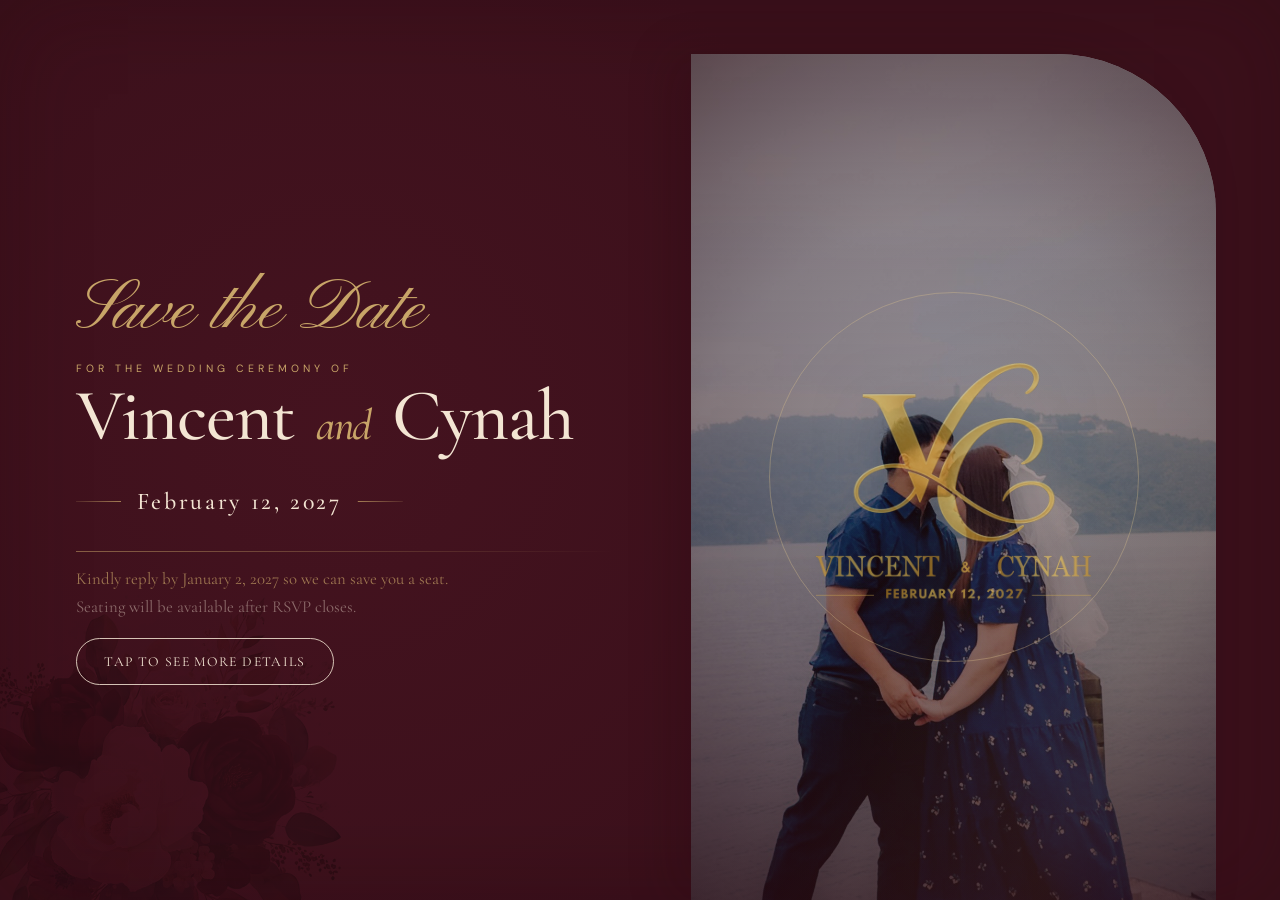
==== index.html @ d3d9d102 "Connect RSVP to current Google Form Co-authored-by: Cursor <cursoragent@cursor.com>" ====
<!DOCTYPE html>
<html lang="en">
  <head>
    <meta charset="UTF-8" />
    <meta name="viewport" content="width=device-width, initial-scale=1.0" />
    <meta name="description" content="Welcome — Vincent and Cynah wedding invitation." />
    <title>Welcome · Vincent & Cynah</title>
    <link rel="preconnect" href="https://fonts.googleapis.com" />
    <link rel="preconnect" href="https://fonts.gstatic.com" crossorigin />
    <link
      href="https://fonts.googleapis.com/css2?family=Cormorant+Garamond:ital,wght@0,400;0,500;0,600;1,400&family=DM+Sans:ital,opsz,wght@0,9..40,300;0,9..40,400;1,9..40,300&family=Great+Vibes&family=Pinyon+Script&display=swap"
      rel="stylesheet"
    />
    <link rel="stylesheet" href="css/rosas-welcome.css?v=32" />
  </head>
  <body class="rosas-welcome-page">
    <main class="rosas-editorial-welcome" id="welcome-screen">
      <img
        class="rosas-editorial-welcome__floral"
        id="welcome-envelope-flowers"
        src="images/welcome-flower.jpeg"
        alt=""
        aria-hidden="true"
      />
      <section class="rosas-editorial-welcome__content" aria-labelledby="welcome-title">
        <p class="rosas-editorial-welcome__save-date">Save the Date</p>
        <p class="rosas-editorial-welcome__eyebrow" id="welcome-headline">For the Wedding Ceremony of</p>
        <h1 class="rosas-editorial-welcome__title" id="welcome-title">
          <span id="welcome-couple-p1">Vincent</span>
          <span class="rosas-editorial-welcome__and">and</span>
          <span id="welcome-couple-p2">Cynah</span>
        </h1>
        <div class="rosas-editorial-welcome__details">
          <p id="welcome-date">February 12, 2027</p>
        </div>
        <div class="rosas-editorial-welcome__divider" aria-hidden="true"></div>
        <p class="rosas-editorial-welcome__rsvp" id="welcome-rsvp">
          Kindly reply by January 20, 2027.
        </p>
        <p class="rosas-editorial-welcome__seating">Seating will be available after RSVP closes.</p>
        <a class="rosas-editorial-welcome__button" id="welcome-enter" href="invitation.html">
          Tap to see more details
        </a>
      </section>
      <div class="rosas-editorial-welcome__photo" role="img" aria-label="Vincent and Cynah">
        <div class="rosas-editorial-welcome__monogram" aria-hidden="true">
          <img id="welcome-monogram" src="images/welcome-monogram-transparent.png" alt="" />
        </div>
      </div>
    </main>

    <script src="js/config.js?v=92"></script>
    <script src="js/welcome.js?v=25"></script>
  </body>
</html>
---- css/rosas-welcome.css ----
/* Original Rosas-style welcome cover for Vincent & Cynah. */

html,
body.rosas-welcome-page {
  min-height: 100%;
}

body.rosas-welcome-page {
  margin: 0;
  overflow-x: hidden;
  color: #f8eee8;
  background: #260c15;
}

.rosas-welcome {
  --rose-950: #260c15;
  --rose-900: #35101c;
  --rose-800: #541b2a;
  --gold: #c6a15a;
  --gold-soft: #e3c98d;
  --ivory: #f8eee8;
  position: relative;
  min-height: 100svh;
  display: grid;
  place-items: center;
  isolation: isolate;
  overflow: hidden;
  padding: clamp(1.25rem, 4vw, 3rem);
  text-align: center;
  background: var(--rose-950);
}

.rosas-welcome__background {
  position: absolute;
  inset: 0;
  z-index: -3;
  background: url("../images/hero-sun-moon-lake-final.jpg") center / cover no-repeat;
  transform: scale(1.04);
  animation: rosas-cover-drift 18s ease-in-out infinite alternate;
}

.rosas-welcome__background::after {
  content: "";
  position: absolute;
  inset: 0;
  background:
    radial-gradient(circle at 50% 42%, rgba(84, 27, 42, 0.28), rgba(38, 12, 21, 0.84) 70%),
    linear-gradient(180deg, rgba(38, 12, 21, 0.58), rgba(38, 12, 21, 0.9));
}

.rosas-welcome__card {
  position: relative;
  width: min(660px, 92vw);
  padding: clamp(2.5rem, 7vw, 5rem) clamp(1.25rem, 7vw, 4.5rem);
  border: 1px solid rgba(227, 201, 141, 0.5);
  outline: 1px solid rgba(227, 201, 141, 0.14);
  outline-offset: 0.6rem;
  background:
    linear-gradient(145deg, rgba(38, 12, 21, 0.74), rgba(84, 27, 42, 0.52));
  box-shadow: 0 30px 90px rgba(18, 4, 8, 0.48);
  backdrop-filter: blur(5px);
  opacity: 0;
  transform: translateY(1rem) scale(0.985);
  transition:
    opacity 1.1s cubic-bezier(0.22, 0.61, 0.36, 1),
    transform 1.1s cubic-bezier(0.22, 0.61, 0.36, 1);
}

.rosas-welcome.is-ready .rosas-welcome__card {
  opacity: 1;
  transform: none;
}

.rosas-welcome__monogram {
  width: 4.5rem;
  height: 4.5rem;
  margin: 0 auto 1.5rem;
  display: grid;
  place-items: center;
  border: 1px solid var(--gold);
  border-radius: 50%;
  font-family: "Cormorant Garamond", Georgia, serif;
  font-size: 1rem;
  letter-spacing: 0.12em;
  text-indent: 0.12em;
  color: var(--gold-soft);
  box-shadow:
    inset 0 0 0 0.35rem rgba(198, 161, 90, 0.05),
    0 0 0 1px rgba(227, 201, 141, 0.08);
}

.rosas-welcome__eyebrow,
.rosas-welcome__families,
.rosas-welcome__date,
.rosas-welcome__venue {
  margin: 0;
}

.rosas-welcome__eyebrow {
  font-family: "DM Sans", system-ui, sans-serif;
  font-size: 0.65rem;
  letter-spacing: 0.38em;
  text-indent: 0.38em;
  text-transform: uppercase;
  color: var(--gold-soft);
}

.rosas-welcome__families {
  margin-top: 1.2rem;
  font-family: "Cormorant Garamond", Georgia, serif;
  font-size: clamp(1rem, 2.7vw, 1.3rem);
  font-style: italic;
  color: rgba(248, 238, 232, 0.72);
}

.rosas-welcome__names {
  display: flex;
  align-items: baseline;
  justify-content: center;
  flex-wrap: wrap;
  gap: 0 0.18em;
  margin: 1.1rem 0;
  font-family: "Cormorant Garamond", Georgia, serif;
  font-size: clamp(3.1rem, 10vw, 5.8rem);
  font-weight: 400;
  line-height: 0.9;
  color: var(--ivory);
  text-shadow: 0 4px 30px rgba(18, 4, 8, 0.45);
}

.rosas-welcome__and {
  font-size: 0.52em;
  font-style: italic;
  color: var(--gold-soft);
}

.rosas-welcome__date {
  font-family: "Cormorant Garamond", Georgia, serif;
  font-size: clamp(1.05rem, 3vw, 1.35rem);
  color: var(--gold-soft);
}

.rosas-welcome__venue {
  margin-top: 0.35rem;
  font-family: "DM Sans", system-ui, sans-serif;
  font-size: clamp(0.65rem, 1.8vw, 0.78rem);
  letter-spacing: 0.1em;
  color: rgba(248, 238, 232, 0.62);
}

.rosas-welcome__divider {
  width: min(13rem, 48vw);
  height: 1px;
  margin: 1.8rem auto;
  background: linear-gradient(90deg, transparent, var(--gold), transparent);
}

.rosas-welcome__button {
  min-width: 12rem;
  display: inline-block;
  padding: 0.95rem 1.6rem;
  border: 1px solid var(--gold);
  color: var(--rose-950);
  background: linear-gradient(135deg, var(--gold-soft), var(--gold));
  font-family: "DM Sans", system-ui, sans-serif;
  font-size: 0.68rem;
  font-weight: 400;
  letter-spacing: 0.2em;
  text-indent: 0.2em;
  text-transform: uppercase;
  text-decoration: none;
  box-shadow: 0 12px 35px rgba(18, 4, 8, 0.28);
  transition:
    transform 0.25s ease,
    box-shadow 0.25s ease,
    filter 0.25s ease;
}

.rosas-welcome__button:hover,
.rosas-welcome__button:focus-visible {
  transform: translateY(-2px);
  filter: brightness(1.06);
  box-shadow: 0 16px 40px rgba(18, 4, 8, 0.38);
  outline: 1px solid rgba(227, 201, 141, 0.7);
  outline-offset: 4px;
}

.rosas-welcome__hint {
  margin: 0.9rem 0 0;
  font-family: "Cormorant Garamond", Georgia, serif;
  font-size: 0.9rem;
  font-style: italic;
  color: rgba(248, 238, 232, 0.52);
}

@keyframes rosas-cover-drift {
  from {
    transform: scale(1.04);
  }
  to {
    transform: scale(1.09) translate3d(-0.5%, -0.5%, 0);
  }
}

@media (max-width: 520px) {
  .rosas-welcome {
    padding: 1.25rem;
  }

  .rosas-welcome__card {
    padding: 2.25rem 1rem;
    outline-offset: 0.35rem;
  }

  .rosas-welcome__monogram {
    width: 3.8rem;
    height: 3.8rem;
    margin-bottom: 1.1rem;
  }

  .rosas-welcome__names {
    font-size: clamp(2.7rem, 15vw, 4.2rem);
  }
}

@media (prefers-reduced-motion: reduce) {
  .rosas-welcome__background {
    animation: none;
    transform: none;
  }

  .rosas-welcome__card {
    opacity: 1;
    transform: none;
    transition: none;
  }
}

/* Editorial split cover */
.rosas-editorial-welcome {
  --editorial-rose: #3b101b;
  --editorial-rose-deep: #260811;
  --editorial-ivory: #f3e5d3;
  --editorial-gold: #c8a568;
  position: relative;
  min-height: 100svh;
  display: grid;
  grid-template-columns: minmax(0, 1.08fr) minmax(360px, 0.92fr);
  align-items: stretch;
  overflow: hidden;
  color: var(--editorial-ivory);
  background:
    radial-gradient(circle at 26% 48%, rgba(112, 32, 50, 0.18), transparent 35rem),
    var(--editorial-rose);
  transition: opacity 0.7s ease;
}

.rosas-editorial-welcome::after {
  content: "";
  position: absolute;
  inset: 0;
  pointer-events: none;
  box-shadow: inset 0 0 90px rgba(34, 8, 12, 0.25);
}

.rosas-editorial-welcome__floral {
  position: absolute;
  z-index: 0;
  left: clamp(-7rem, -5vw, -2rem);
  bottom: clamp(-10rem, -9vw, -5rem);
  width: clamp(22rem, 34vw, 36rem);
  height: auto;
  pointer-events: none;
  user-select: none;
  opacity: 0.34;
  mix-blend-mode: multiply;
  clip-path: inset(0 0 23% 0);
  transform-origin: 32% 75%;
  animation: welcome-floral-sway 9s ease-in-out infinite alternate;
}

.rosas-editorial-welcome__content {
  position: relative;
  z-index: 3;
  width: min(38rem, 78%);
  align-self: center;
  justify-self: center;
  padding: 7rem 0 3rem;
  opacity: 0;
  transform: translateY(1rem);
  transition:
    opacity 1s cubic-bezier(0.22, 0.61, 0.36, 1) 0.12s,
    transform 1s cubic-bezier(0.22, 0.61, 0.36, 1) 0.12s;
}

.rosas-editorial-welcome.is-ready .rosas-editorial-welcome__content {
  opacity: 1;
  transform: none;
}

.rosas-editorial-welcome__save-date {
  margin: 0 0 0.35rem;
  font-family: "Pinyon Script", "Great Vibes", cursive;
  font-size: clamp(3.2rem, 5.6vw, 5.2rem);
  font-weight: 400;
  line-height: 0.9;
  color: var(--editorial-gold);
}

.rosas-editorial-welcome__eyebrow {
  margin: 1.15rem 0 0.75rem;
  font-family: "DM Sans", system-ui, sans-serif;
  font-size: 0.66rem;
  letter-spacing: 0.38em;
  text-transform: uppercase;
  color: var(--editorial-gold);
}

.rosas-editorial-welcome__title {
  margin: 0;
  font-family: "Cormorant Garamond", Georgia, serif;
  font-size: clamp(3.6rem, 5.7vw, 5.8rem);
  font-weight: 500;
  line-height: 0.82;
  letter-spacing: -0.015em;
  color: var(--editorial-ivory);
}

.rosas-editorial-welcome__title > span {
  display: inline;
}

.rosas-editorial-welcome__and {
  padding: 0 0.1em;
  font-size: 0.6em;
  font-style: italic;
  color: var(--editorial-gold);
}

.rosas-editorial-welcome__title small {
  display: block;
  margin-top: 0.22em;
  font: inherit;
  letter-spacing: 0;
}

.rosas-editorial-welcome__invite {
  margin: clamp(2rem, 5vh, 3.2rem) 0 1.65rem;
  font-family: "Cormorant Garamond", Georgia, serif;
  font-size: clamp(1.4rem, 2.5vw, 1.8rem);
  font-style: italic;
  color: var(--editorial-ivory);
}

.rosas-editorial-welcome__details {
  margin-top: clamp(1.75rem, 4vh, 2.75rem);
  font-family: "Cormorant Garamond", Georgia, serif;
  font-size: 1rem;
  line-height: 1.55;
  color: rgba(243, 229, 211, 0.9);
}

.rosas-editorial-welcome__details p {
  margin: 0;
}

#welcome-date {
  display: inline-flex;
  align-items: center;
  gap: clamp(0.65rem, 1.5vw, 1rem);
  margin-bottom: 0.2rem;
  font-size: clamp(1.2rem, 2vw, 1.5rem);
  font-weight: 500;
  font-style: normal;
  letter-spacing: 0.11em;
  color: var(--editorial-ivory);
}

#welcome-date::before,
#welcome-date::after {
  content: "";
  width: clamp(1.75rem, 3.5vw, 3rem);
  height: 1px;
  background: linear-gradient(90deg, rgba(200, 165, 104, 0.15), rgba(200, 165, 104, 0.72));
}

#welcome-date::after {
  transform: scaleX(-1);
}

.rosas-editorial-welcome__reception-line {
  white-space: nowrap;
  font-size: clamp(0.72rem, 1.2vw, 0.9rem);
}

.rosas-editorial-welcome__divider {
  width: 100%;
  height: 1px;
  margin: 1.7rem 0 1rem;
  background: linear-gradient(90deg, rgba(200, 165, 104, 0.52), transparent);
}

.rosas-editorial-welcome__rsvp,
.rosas-editorial-welcome__seating {
  margin: 0;
  font-family: "Cormorant Garamond", Georgia, serif;
  font-size: 1.05rem;
  color: rgba(200, 165, 104, 0.68);
}

.rosas-editorial-welcome__seating {
  margin-top: 0.45rem;
  color: rgba(243, 229, 211, 0.42);
}

.rosas-editorial-welcome__button {
  display: inline-block;
  min-width: 12rem;
  margin-top: 1.35rem;
  padding: 0.85rem 1.7rem;
  border: 1px solid rgba(243, 229, 211, 0.84);
  border-radius: 999px;
  font-family: "Cormorant Garamond", Georgia, serif;
  font-size: 0.86rem;
  letter-spacing: 0.1em;
  text-align: center;
  text-transform: uppercase;
  text-decoration: none;
  color: var(--editorial-ivory);
  background: transparent;
  transition:
    color 0.25s ease,
    background 0.25s ease,
    transform 0.25s ease;
}

.rosas-editorial-welcome__button:hover,
.rosas-editorial-welcome__button:focus-visible {
  color: var(--editorial-rose-deep);
  background: var(--editorial-ivory);
  transform: translateY(-2px);
  outline: none;
}

.welcome-page-leaving .rosas-editorial-welcome {
  opacity: 0;
}

.welcome-page-leaving .rosas-editorial-welcome__button {
  pointer-events: none;
}

.rosas-editorial-welcome__photo {
  position: relative;
  z-index: 1;
  align-self: stretch;
  display: grid;
  place-items: center;
  margin: clamp(2rem, 6vh, 4.5rem) clamp(2rem, 5vw, 5rem) 0 0;
  min-height: calc(100svh - clamp(2rem, 6vh, 4.5rem));
  border-radius: 0 10rem 0 0;
  overflow: hidden;
  background: #260811;
  box-shadow: -20px 0 45px rgba(34, 8, 12, 0.18);
  opacity: 0;
  transform: translateX(1.5rem);
  transition:
    opacity 1.1s cubic-bezier(0.22, 0.61, 0.36, 1) 0.2s,
    transform 1.1s cubic-bezier(0.22, 0.61, 0.36, 1) 0.2s;
}

.rosas-editorial-welcome__photo::before {
  content: "";
  position: absolute;
  inset: -3%;
  background:
    linear-gradient(180deg, rgba(38, 8, 17, 0.25), rgba(38, 8, 17, 0.58)),
    url("../images/hero-sun-moon-lake-final.jpg") 58% center / cover no-repeat;
  animation: welcome-photo-drift 14s ease-in-out infinite alternate;
}

.rosas-editorial-welcome__photo::after {
  content: "";
  position: absolute;
  inset: 0;
  background:
    radial-gradient(circle at 50% 50%, transparent 0 18%, rgba(38, 8, 17, 0.16) 52%, rgba(38, 8, 17, 0.6) 100%),
    linear-gradient(115deg, transparent 25%, rgba(227, 201, 141, 0.12) 48%, transparent 66%);
  background-size: 100% 100%, 220% 100%;
  animation: welcome-gold-sheen 7s ease-in-out infinite;
}

.rosas-editorial-welcome.is-ready .rosas-editorial-welcome__photo {
  opacity: 1;
  transform: none;
}

.rosas-editorial-welcome__monogram {
  position: relative;
  z-index: 2;
  align-self: center;
  justify-self: center;
  margin: 0;
  opacity: 0.56;
  width: clamp(15rem, 29vw, 23rem);
  aspect-ratio: 1;
  overflow: hidden;
  border: 1px solid rgba(227, 201, 141, 0.58);
  border-radius: 50%;
  filter: drop-shadow(0 18px 34px rgba(20, 3, 8, 0.38));
  animation: welcome-monogram-float 5s ease-in-out infinite;
}

.rosas-editorial-welcome__monogram > img {
  display: block;
  width: 100%;
  height: 100%;
  object-fit: contain;
  border-radius: 50%;
  animation: welcome-monogram-lettering 4s ease-in-out infinite;
}

.rosas-editorial-welcome__monogram-ring {
  position: absolute;
  inset: 0.65rem;
  border: 1px solid rgba(227, 201, 141, 0.24);
  border-radius: 50%;
  animation: welcome-monogram-spin 28s linear infinite;
}

.rosas-editorial-welcome__monogram-ring::before,
.rosas-editorial-welcome__monogram-ring::after {
  content: "✦";
  position: absolute;
  left: 50%;
  color: #e3c98d;
  font-size: 0.7rem;
  transform: translateX(-50%);
}

.rosas-editorial-welcome__monogram-ring::before {
  top: -0.42rem;
}

.rosas-editorial-welcome__monogram-ring::after {
  bottom: -0.42rem;
}

.rosas-editorial-welcome__initials {
  margin: -0.2rem 0 0;
  display: flex;
  align-items: baseline;
  justify-content: center;
  gap: 0;
  font-family: "Cormorant Garamond", Georgia, serif;
  font-size: clamp(4.1rem, 9vw, 6.4rem);
  font-weight: 500;
  line-height: 1;
  letter-spacing: 0.025em;
  color: #f3e5d3;
  text-shadow: 0 3px 18px rgba(20, 3, 8, 0.42);
}

.rosas-editorial-welcome__initials i {
  position: relative;
  z-index: 1;
  margin: 0 0.04em;
  font-family: "Cormorant Garamond", Georgia, serif;
  font-size: 0.46em;
  font-weight: 400;
  font-style: italic;
  line-height: 1;
  color: #e3c98d;
  transform: translateY(-0.04em);
  text-shadow: none;
}

.rosas-editorial-welcome__monogram-date {
  position: absolute;
  bottom: 20%;
  margin: 0;
  font-family: "DM Sans", system-ui, sans-serif;
  font-size: clamp(0.55rem, 1.2vw, 0.7rem);
  letter-spacing: 0.32em;
  text-indent: 0.32em;
  color: #e3c98d;
}

@keyframes welcome-photo-drift {
  from {
    transform: scale(1.02) translate3d(-0.5%, 0, 0);
  }
  to {
    transform: scale(1.1) translate3d(1%, -1%, 0);
  }
}

@keyframes welcome-gold-sheen {
  0%,
  25% {
    background-position: center, 120% center;
  }
  75%,
  100% {
    background-position: center, -120% center;
  }
}

@keyframes welcome-monogram-float {
  0%,
  100% {
    transform: translate3d(0, 0, 0) rotate(-0.4deg) scale(1);
  }
  50% {
    transform: translate3d(0.35rem, -0.7rem, 0) rotate(0.5deg) scale(1.02);
  }
}

@keyframes welcome-monogram-lettering {
  0%,
  100% {
    transform: translateY(0) scale(1);
    filter: brightness(0.94);
  }
  50% {
    transform: translateY(-0.28rem) scale(1.025);
    filter: brightness(1.12);
  }
}

@keyframes welcome-floral-sway {
  from {
    transform: rotate(-1.2deg) translate3d(0, 0.3rem, 0);
  }
  to {
    transform: rotate(1.2deg) translate3d(0.4rem, -0.35rem, 0);
  }
}

@keyframes welcome-monogram-spin {
  to {
    transform: rotate(360deg);
  }
}

@media (max-width: 900px) {
  .rosas-editorial-welcome {
    grid-template-columns: 1fr;
    grid-template-rows: auto minmax(18rem, 42svh);
  }

  .rosas-editorial-welcome__content {
    width: min(34rem, 82vw);
    padding: 8rem 0 3rem;
  }

  .rosas-editorial-welcome__photo {
    grid-row: 2;
    min-height: 26rem;
    margin: 0 clamp(1rem, 5vw, 3rem);
    border-radius: 0 7rem 0 0;
  }

  .rosas-editorial-welcome__photo::before {
    background-position: center;
  }

  .rosas-editorial-welcome__floral {
    left: -8rem;
    bottom: auto;
    top: 18rem;
    width: 26rem;
    opacity: 0.24;
  }
}

@media (max-width: 520px) {
  .rosas-editorial-welcome__content {
    width: min(86vw, 30rem);
    padding-top: 6.5rem;
  }

  .rosas-editorial-welcome__title {
    font-size: clamp(2.8rem, 14vw, 4rem);
    line-height: 0.9;
  }

  .rosas-editorial-welcome__title > span {
    display: inline;
  }

  .rosas-editorial-welcome__photo {
    min-height: 21rem;
    border-radius: 0 5rem 0 0;
  }

  .rosas-editorial-welcome__monogram {
    width: clamp(14rem, 68vw, 18rem);
  }
}

@media (prefers-reduced-motion: reduce) {
  .rosas-editorial-welcome__content,
  .rosas-editorial-welcome__photo {
    opacity: 1;
    transform: none;
    transition: none;
  }

  .rosas-editorial-welcome {
    transition: none;
  }

  .rosas-editorial-welcome__photo::before,
  .rosas-editorial-welcome__photo::after,
  .rosas-editorial-welcome__floral,
  .rosas-editorial-welcome__monogram,
  .rosas-editorial-welcome__monogram > img,
  .rosas-editorial-welcome__monogram-ring {
    animation: none;
  }
}
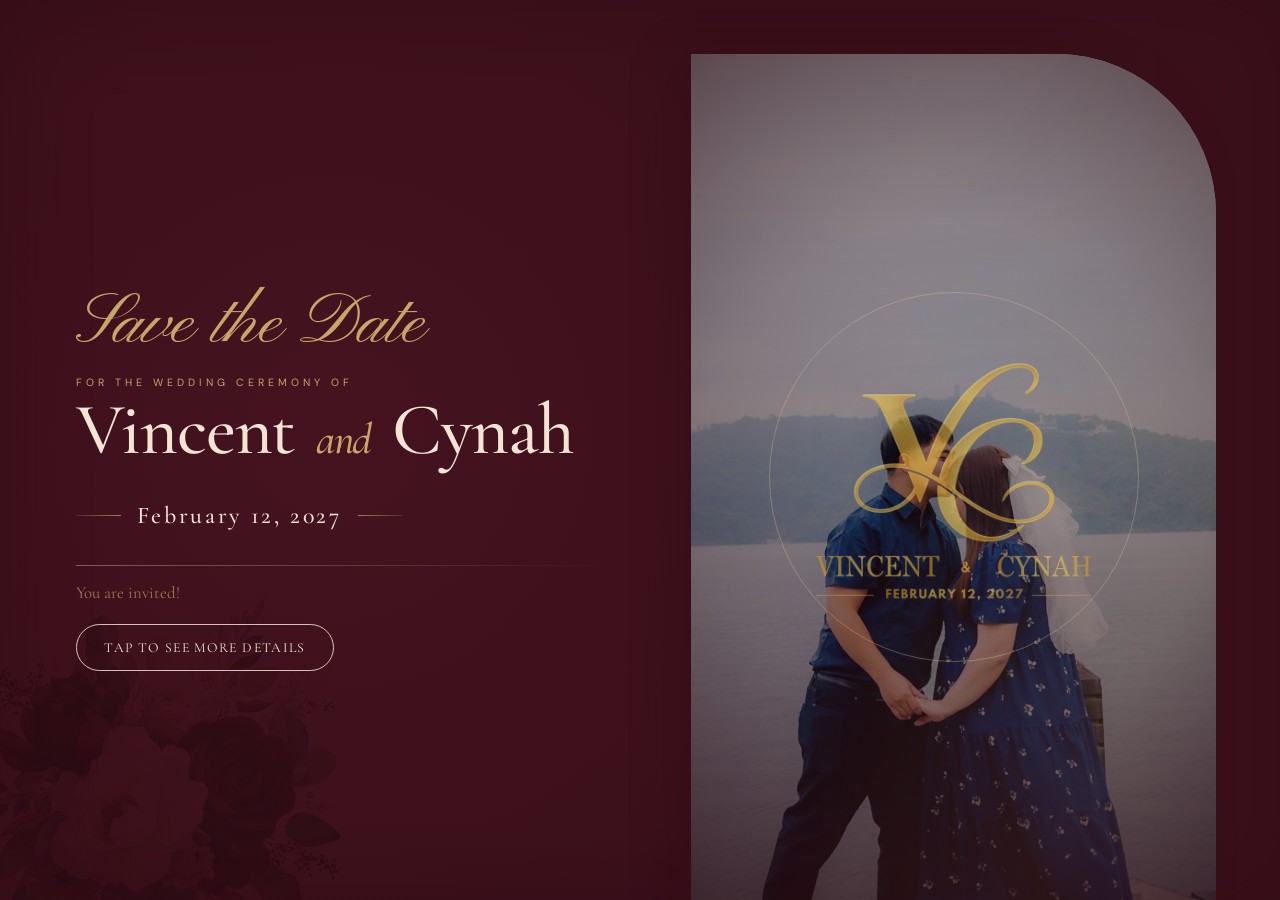
==== commit 066bc790: "Update welcome invitation message Co-authored-by: Cursor <cursoragent@cursor.com>" ====
--- a/index.html
+++ b/index.html
@@ -35,9 +35,8 @@
         </div>
         <div class="rosas-editorial-welcome__divider" aria-hidden="true"></div>
         <p class="rosas-editorial-welcome__rsvp" id="welcome-rsvp">
-          Kindly reply by January 20, 2027.
+          You are invited!
         </p>
-        <p class="rosas-editorial-welcome__seating">Seating will be available after RSVP closes.</p>
         <a class="rosas-editorial-welcome__button" id="welcome-enter" href="invitation.html">
           Tap to see more details
         </a>
@@ -49,7 +48,7 @@
       </div>
     </main>
 
-    <script src="js/config.js?v=92"></script>
-    <script src="js/welcome.js?v=25"></script>
+    <script src="js/config.js?v=93"></script>
+    <script src="js/welcome.js?v=26"></script>
   </body>
 </html>
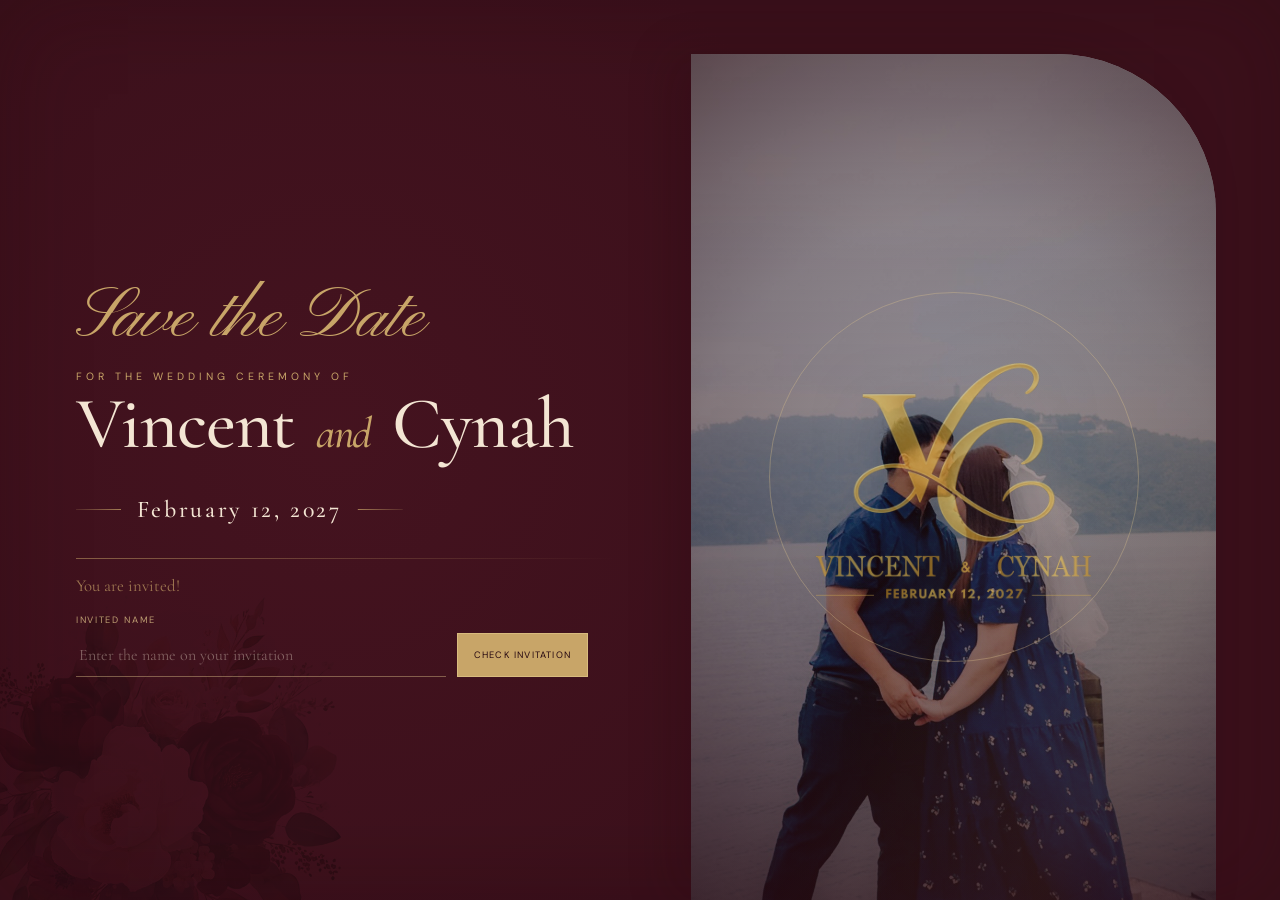
==== commit e52ce6f7: "Add guest verification and seat-aware RSVP flow Co-authored-by: Cursor <cursoragent@cursor.com>" ====
--- a/index.html
+++ b/index.html
@@ -11,7 +11,7 @@
       href="https://fonts.googleapis.com/css2?family=Cormorant+Garamond:ital,wght@0,400;0,500;0,600;1,400&family=DM+Sans:ital,opsz,wght@0,9..40,300;0,9..40,400;1,9..40,300&family=Great+Vibes&family=Pinyon+Script&display=swap"
       rel="stylesheet"
     />
-    <link rel="stylesheet" href="css/rosas-welcome.css?v=32" />
+    <link rel="stylesheet" href="css/rosas-welcome.css?v=34" />
   </head>
   <body class="rosas-welcome-page">
     <main class="rosas-editorial-welcome" id="welcome-screen">
@@ -37,7 +37,22 @@
         <p class="rosas-editorial-welcome__rsvp" id="welcome-rsvp">
           You are invited!
         </p>
-        <a class="rosas-editorial-welcome__button" id="welcome-enter" href="invitation.html">
+        <form class="welcome-guest-lookup" id="welcome-guest-lookup">
+          <label for="welcome-guest-name">Invited name</label>
+          <div class="welcome-guest-lookup__controls">
+            <input
+              id="welcome-guest-name"
+              name="guestName"
+              type="search"
+              autocomplete="name"
+              placeholder="Enter the name on your invitation"
+              required
+            />
+            <button type="submit">Check invitation</button>
+          </div>
+        </form>
+        <p class="welcome-guest-result" id="welcome-guest-result" role="status" aria-live="polite" hidden></p>
+        <a class="rosas-editorial-welcome__button" id="welcome-enter" href="invitation.html" hidden>
           Tap to see more details
         </a>
       </section>
@@ -48,7 +63,7 @@
       </div>
     </main>
 
-    <script src="js/config.js?v=93"></script>
-    <script src="js/welcome.js?v=26"></script>
+    <script src="js/config.js?v=97"></script>
+    <script src="js/welcome.js?v=27"></script>
   </body>
 </html>
--- a/css/rosas-welcome.css
+++ b/css/rosas-welcome.css
@@ -413,6 +413,75 @@
   color: rgba(243, 229, 211, 0.42);
 }
 
+.welcome-guest-lookup {
+  width: min(32rem, 100%);
+  margin-top: 1.15rem;
+}
+
+.welcome-guest-lookup label {
+  display: block;
+  margin-bottom: 0.42rem;
+  font-family: "DM Sans", system-ui, sans-serif;
+  font-size: 0.58rem;
+  letter-spacing: 0.18em;
+  text-transform: uppercase;
+  color: rgba(227, 201, 141, 0.76);
+}
+
+.welcome-guest-lookup__controls {
+  display: grid;
+  grid-template-columns: minmax(0, 1fr) auto;
+  gap: 0.65rem;
+}
+
+.welcome-guest-lookup input {
+  min-width: 0;
+  padding: 0.72rem 0.2rem;
+  border: 0;
+  border-bottom: 1px solid rgba(227, 201, 141, 0.42);
+  border-radius: 0;
+  font: 1rem "Cormorant Garamond", Georgia, serif;
+  color: var(--editorial-ivory);
+  background: transparent;
+}
+
+.welcome-guest-lookup input::placeholder {
+  color: rgba(243, 229, 211, 0.38);
+}
+
+.welcome-guest-lookup input:focus {
+  outline: 0;
+  border-color: var(--editorial-gold);
+}
+
+.welcome-guest-lookup button {
+  padding: 0.7rem 1rem;
+  border: 1px solid rgba(227, 201, 141, 0.62);
+  font-family: "DM Sans", system-ui, sans-serif;
+  font-size: 0.58rem;
+  letter-spacing: 0.13em;
+  text-transform: uppercase;
+  color: var(--editorial-rose-deep);
+  background: var(--editorial-gold);
+  cursor: pointer;
+}
+
+.welcome-guest-lookup button:disabled {
+  cursor: wait;
+  opacity: 0.68;
+}
+
+.welcome-guest-result {
+  margin: 1rem 0 0;
+  font-family: "Cormorant Garamond", Georgia, serif;
+  font-size: 1.05rem;
+  color: var(--editorial-gold);
+}
+
+.welcome-guest-result.is-found {
+  color: var(--editorial-ivory);
+}
+
 .rosas-editorial-welcome__button {
   display: inline-block;
   min-width: 12rem;
@@ -432,6 +501,10 @@
     color 0.25s ease,
     background 0.25s ease,
     transform 0.25s ease;
+}
+
+.rosas-editorial-welcome__button[hidden] {
+  display: none;
 }
 
 .rosas-editorial-welcome__button:hover,
@@ -652,6 +725,13 @@
   .rosas-editorial-welcome__content {
     width: min(34rem, 82vw);
     padding: 8rem 0 3rem;
+    text-align: center;
+  }
+
+  .rosas-editorial-welcome__divider {
+    width: min(22rem, 100%);
+    margin-inline: auto;
+    background: linear-gradient(90deg, transparent, rgba(200, 165, 104, 0.65), transparent);
   }
 
   .rosas-editorial-welcome__photo {
@@ -696,6 +776,10 @@
 
   .rosas-editorial-welcome__monogram {
     width: clamp(14rem, 68vw, 18rem);
+  }
+
+  .welcome-guest-lookup__controls {
+    grid-template-columns: 1fr;
   }
 }
 
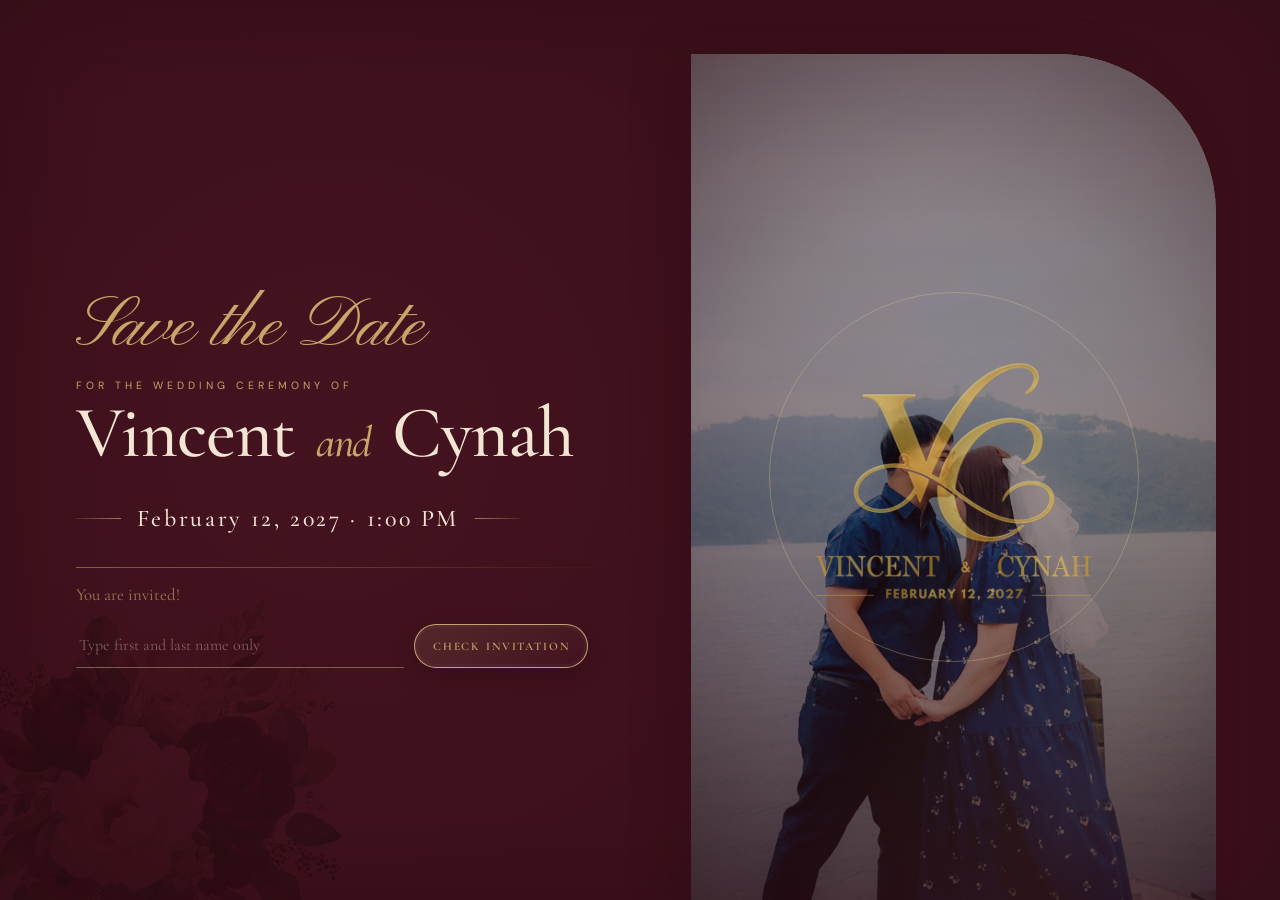
==== commit 1c6e53e4: "Refine welcome verification experience Co-authored-by: Cursor <cursoragent@cursor.com>" ====
--- a/index.html
+++ b/index.html
@@ -11,7 +11,7 @@
       href="https://fonts.googleapis.com/css2?family=Cormorant+Garamond:ital,wght@0,400;0,500;0,600;1,400&family=DM+Sans:ital,opsz,wght@0,9..40,300;0,9..40,400;1,9..40,300&family=Great+Vibes&family=Pinyon+Script&display=swap"
       rel="stylesheet"
     />
-    <link rel="stylesheet" href="css/rosas-welcome.css?v=34" />
+    <link rel="stylesheet" href="css/rosas-welcome.css?v=37" />
   </head>
   <body class="rosas-welcome-page">
     <main class="rosas-editorial-welcome" id="welcome-screen">
@@ -31,21 +31,21 @@
           <span id="welcome-couple-p2">Cynah</span>
         </h1>
         <div class="rosas-editorial-welcome__details">
-          <p id="welcome-date">February 12, 2027</p>
+          <p id="welcome-date">February 12, 2027 · 1:00 PM</p>
         </div>
         <div class="rosas-editorial-welcome__divider" aria-hidden="true"></div>
         <p class="rosas-editorial-welcome__rsvp" id="welcome-rsvp">
           You are invited!
         </p>
         <form class="welcome-guest-lookup" id="welcome-guest-lookup">
-          <label for="welcome-guest-name">Invited name</label>
           <div class="welcome-guest-lookup__controls">
             <input
               id="welcome-guest-name"
               name="guestName"
               type="search"
               autocomplete="name"
-              placeholder="Enter the name on your invitation"
+              placeholder="Type first and last name only"
+              aria-label="Type first and last name only"
               required
             />
             <button type="submit">Check invitation</button>
@@ -63,7 +63,7 @@
       </div>
     </main>
 
-    <script src="js/config.js?v=97"></script>
-    <script src="js/welcome.js?v=27"></script>
+    <script src="js/config.js?v=98"></script>
+    <script src="js/welcome.js?v=28"></script>
   </body>
 </html>
--- a/css/rosas-welcome.css
+++ b/css/rosas-welcome.css
@@ -455,15 +455,34 @@
 }
 
 .welcome-guest-lookup button {
-  padding: 0.7rem 1rem;
-  border: 1px solid rgba(227, 201, 141, 0.62);
-  font-family: "DM Sans", system-ui, sans-serif;
-  font-size: 0.58rem;
-  letter-spacing: 0.13em;
+  padding: 0.68rem 1.1rem;
+  border: 1px solid rgba(227, 201, 141, 0.78);
+  border-radius: 999px;
+  font-family: "Cormorant Garamond", Georgia, serif;
+  font-size: 0.72rem;
+  font-weight: 600;
+  letter-spacing: 0.16em;
   text-transform: uppercase;
+  color: var(--editorial-gold);
+  background: linear-gradient(145deg, rgba(227, 201, 141, 0.12), rgba(84, 27, 42, 0.2));
+  box-shadow:
+    inset 0 0 0 3px rgba(227, 201, 141, 0.035),
+    0 8px 22px rgba(20, 3, 8, 0.18);
+  cursor: pointer;
+  transition:
+    color 0.2s ease,
+    background 0.2s ease,
+    transform 0.2s ease,
+    box-shadow 0.2s ease;
+}
+
+.welcome-guest-lookup button:hover,
+.welcome-guest-lookup button:focus-visible {
   color: var(--editorial-rose-deep);
   background: var(--editorial-gold);
-  cursor: pointer;
+  box-shadow: 0 11px 26px rgba(20, 3, 8, 0.26);
+  transform: translateY(-1px);
+  outline: none;
 }
 
 .welcome-guest-lookup button:disabled {
@@ -728,6 +747,16 @@
     text-align: center;
   }
 
+  .rosas-editorial-welcome__title > span {
+    display: block;
+  }
+
+  .rosas-editorial-welcome__and {
+    width: fit-content;
+    margin: 0.08em auto;
+    line-height: 0.75;
+  }
+
   .rosas-editorial-welcome__divider {
     width: min(22rem, 100%);
     margin-inline: auto;
@@ -766,7 +795,7 @@
   }
 
   .rosas-editorial-welcome__title > span {
-    display: inline;
+    display: block;
   }
 
   .rosas-editorial-welcome__photo {
@@ -779,7 +808,14 @@
   }
 
   .welcome-guest-lookup__controls {
-    grid-template-columns: 1fr;
+    grid-template-columns: minmax(0, 1fr) auto;
+    gap: 0.45rem;
+  }
+
+  .welcome-guest-lookup button {
+    padding-inline: 0.7rem;
+    font-size: 0.62rem;
+    white-space: nowrap;
   }
 }
 
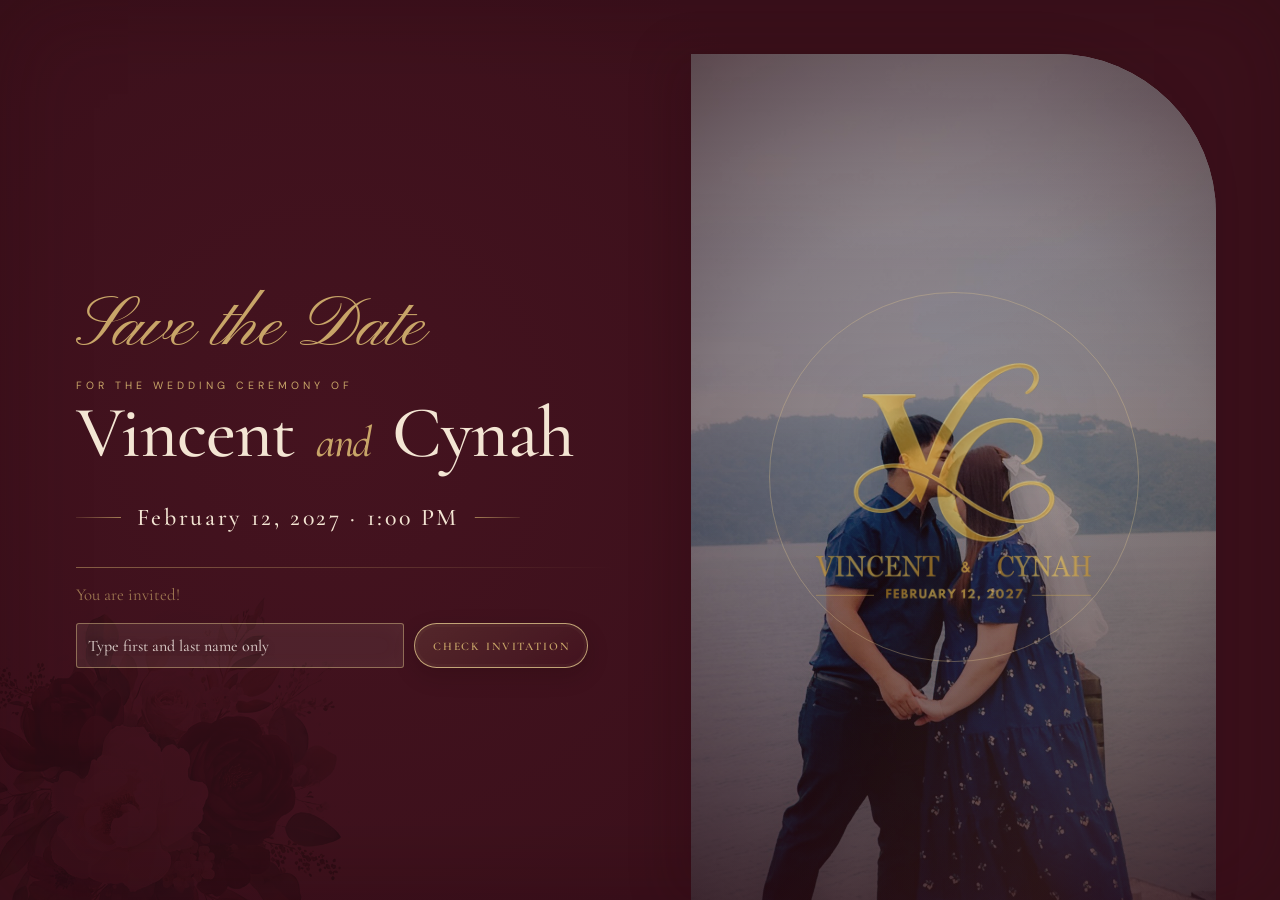
==== commit aa14842c: "Add floral story details and improve guest prompt Co-authored-by: Cursor <cursoragent@cursor.com>" ====
--- a/index.html
+++ b/index.html
@@ -11,7 +11,7 @@
       href="https://fonts.googleapis.com/css2?family=Cormorant+Garamond:ital,wght@0,400;0,500;0,600;1,400&family=DM+Sans:ital,opsz,wght@0,9..40,300;0,9..40,400;1,9..40,300&family=Great+Vibes&family=Pinyon+Script&display=swap"
       rel="stylesheet"
     />
-    <link rel="stylesheet" href="css/rosas-welcome.css?v=37" />
+    <link rel="stylesheet" href="css/rosas-welcome.css?v=38" />
   </head>
   <body class="rosas-welcome-page">
     <main class="rosas-editorial-welcome" id="welcome-screen">
@@ -63,7 +63,7 @@
       </div>
     </main>
 
-    <script src="js/config.js?v=98"></script>
+    <script src="js/config.js?v=109"></script>
     <script src="js/welcome.js?v=28"></script>
   </body>
 </html>
--- a/css/rosas-welcome.css
+++ b/css/rosas-welcome.css
@@ -436,22 +436,28 @@
 
 .welcome-guest-lookup input {
   min-width: 0;
-  padding: 0.72rem 0.2rem;
-  border: 0;
-  border-bottom: 1px solid rgba(227, 201, 141, 0.42);
-  border-radius: 0;
+  padding: 0.72rem 0.7rem;
+  border: 1px solid rgba(227, 201, 141, 0.46);
+  border-radius: 0.18rem;
   font: 1rem "Cormorant Garamond", Georgia, serif;
   color: var(--editorial-ivory);
-  background: transparent;
+  background: rgba(243, 229, 211, 0.08);
+  box-shadow: inset 0 0 22px rgba(227, 201, 141, 0.035);
 }
 
 .welcome-guest-lookup input::placeholder {
-  color: rgba(243, 229, 211, 0.38);
+  font-weight: 500;
+  color: rgba(248, 238, 232, 0.78);
+  text-shadow: 0 1px 8px rgba(20, 3, 8, 0.4);
 }
 
 .welcome-guest-lookup input:focus {
   outline: 0;
   border-color: var(--editorial-gold);
+  background: rgba(243, 229, 211, 0.13);
+  box-shadow:
+    inset 0 0 22px rgba(227, 201, 141, 0.06),
+    0 0 0 2px rgba(200, 165, 104, 0.12);
 }
 
 .welcome-guest-lookup button {
